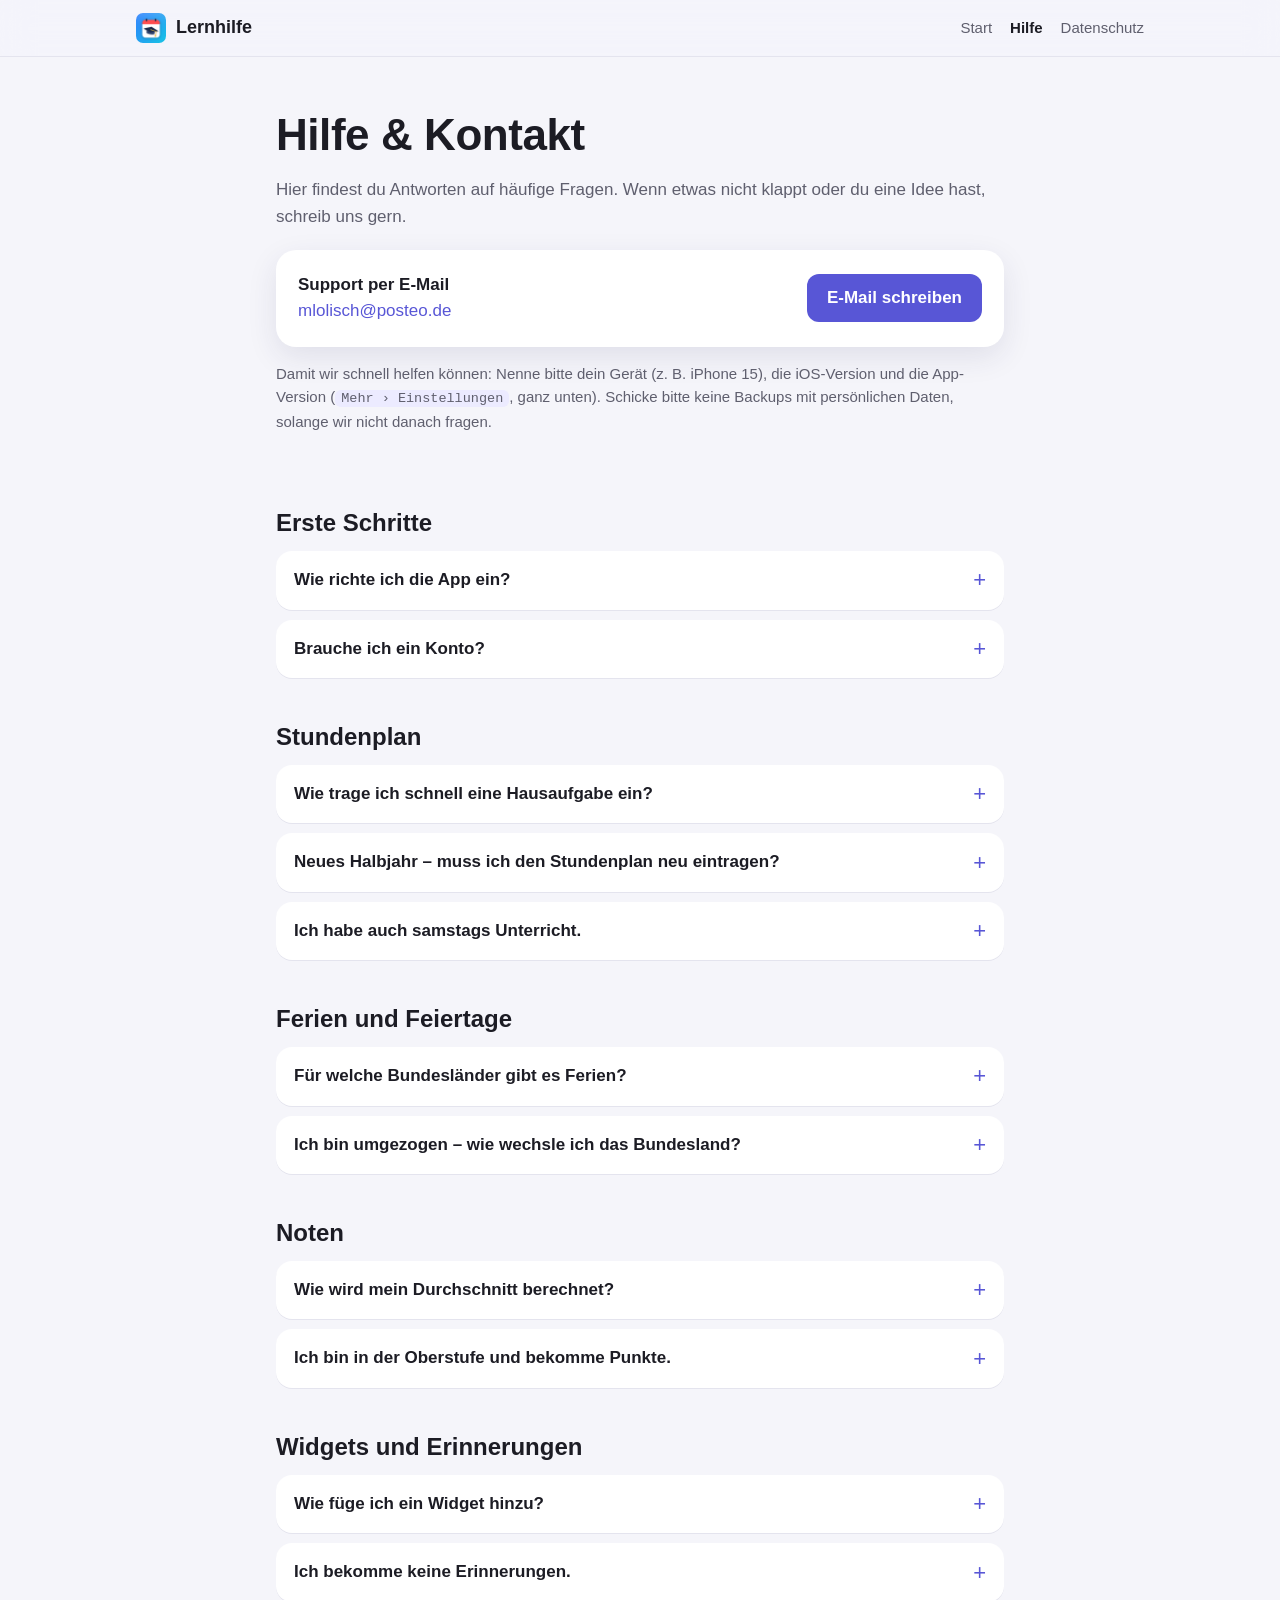
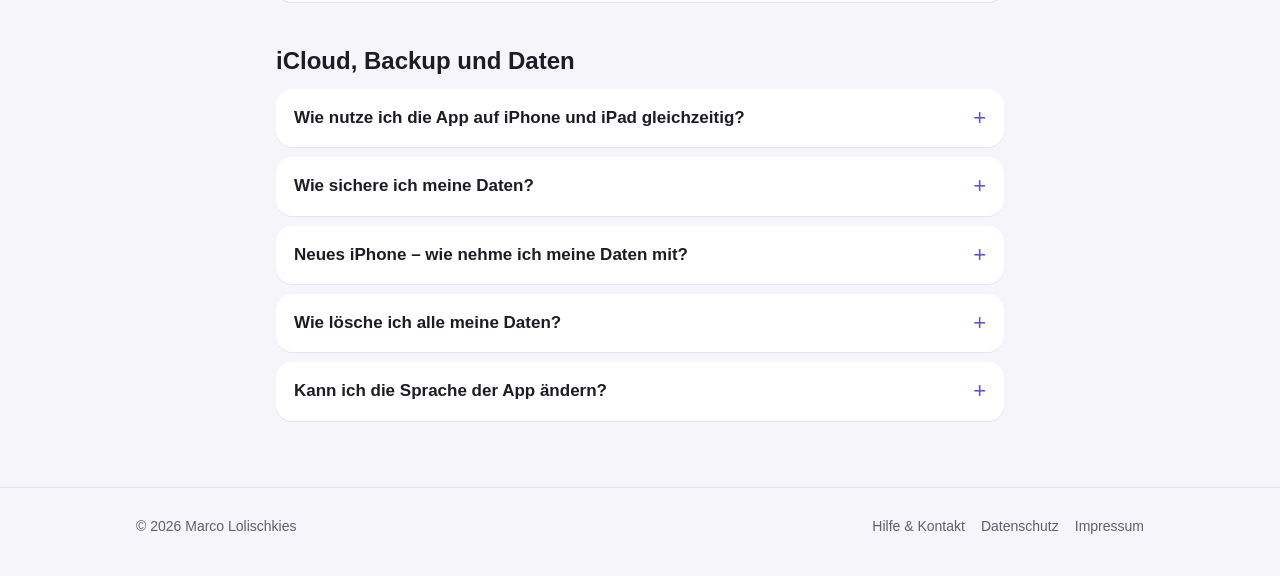
==== support.html @ ed944dcc "Add files via upload" ====
<!DOCTYPE html>
<html lang="de">
<head>
  <meta charset="utf-8">
  <meta name="viewport" content="width=device-width, initial-scale=1">
  <title>Hilfe &amp; Kontakt – Lernhilfe</title>
  <meta name="description" content="Antworten auf häufige Fragen zu Lernhilfe – Dein Schulplaner, und Kontakt zum Support.">
  <meta name="theme-color" content="#5856d6">
  <link rel="icon" href="img/icon.png">
  <link rel="apple-touch-icon" href="img/icon.png">
  <link rel="stylesheet" href="style.css">
</head>
<body>

<header class="site-header">
  <div class="wrap">
    <a class="brand" href="index.html"><img src="img/icon.png" alt=""><span>Lernhilfe</span></a>
    <nav class="site-nav" aria-label="Hauptmenü">
      <a href="index.html">Start</a>
      <a href="support.html" aria-current="page">Hilfe</a>
      <a href="datenschutz.html">Datenschutz</a>
    </nav>
  </div>
</header>

<main class="wrap narrow">
  <div class="page-head">
    <h1>Hilfe &amp; Kontakt</h1>
    <p>Hier findest du Antworten auf häufige Fragen. Wenn etwas nicht klappt oder du eine Idee hast, schreib uns gern.</p>
  </div>

  <div class="contact-card">
    <p><strong>Support per E-Mail</strong><br>
      <a href="mailto:mlolisch@posteo.de">mlolisch@posteo.de</a></p>
    <a class="button" href="mailto:mlolisch@posteo.de?subject=Lernhilfe%20Support">E-Mail schreiben</a>
  </div>
  <p class="muted" style="color: var(--muted); font-size: 15px;">Damit wir schnell helfen können: Nenne bitte dein Gerät (z. B. iPhone 15), die iOS-Version und die App-Version (<span class="path">Mehr › Einstellungen</span>, ganz unten). Schicke bitte keine Backups mit persönlichen Daten, solange wir nicht danach fragen.</p>

  <div class="prose faq">

    <h2>Erste Schritte</h2>

    <details>
      <summary>Wie richte ich die App ein?</summary>
      <div class="answer">
        <ol>
          <li><strong>Fächer anlegen:</strong> <span class="path">Mehr › Fächer</span>. Solange noch keine Fächer da sind, bekommst du mit „Typische Fächer hinzufügen“ eine fertige Liste, die du anpassen kannst.</li>
          <li><strong>Stundenzeiten prüfen:</strong> Beim ersten Start sind fünf Blöcke à 75 Minuten eingetragen. Ändern kannst du sie im Stundenplan unter <span class="path">… › Stundenzeiten</span>.</li>
          <li><strong>Stundenplan füllen:</strong> <span class="path">Stundenplan › Bearbeiten</span> und auf ein Feld tippen, um ein Fach und optional einen Raum einzutragen.</li>
          <li><strong>Ferien laden:</strong> <span class="path">Mehr › Einstellungen › Ferien</span>, ganz unten dein Bundesland wählen und „Ferien für … übernehmen“ tippen.</li>
        </ol>
      </div>
    </details>

    <details>
      <summary>Brauche ich ein Konto?</summary>
      <div class="answer">
        <p>Nein. Lernhilfe funktioniert ohne Anmeldung. Deine Daten liegen auf deinem Gerät und – wenn du willst – in deiner eigenen iCloud.</p>
      </div>
    </details>

    <h2>Stundenplan</h2>

    <details>
      <summary>Wie trage ich schnell eine Hausaufgabe ein?</summary>
      <div class="answer">
        <p>Tippe im Stundenplan oder in der Übersicht auf ein Fach. Die Hausaufgabe ist dann automatisch zur nächsten Stunde dieses Fachs fällig – Ferien und Feiertage werden dabei übersprungen. Den Termin kannst du vor dem Sichern ändern.</p>
      </div>
    </details>

    <details>
      <summary>Neues Halbjahr – muss ich den Stundenplan neu eintragen?</summary>
      <div class="answer">
        <p>Nein. Jedes Halbjahr hat einen eigenen Stundenplan. Ist der neue noch leer, bietet die App an, den bisherigen zu übernehmen. Danach änderst du nur, was sich geändert hat.</p>
      </div>
    </details>

    <details>
      <summary>Ich habe auch samstags Unterricht.</summary>
      <div class="answer">
        <p>Schalte <span class="path">Mehr › Einstellungen › Unterricht am Samstag</span> ein.</p>
      </div>
    </details>

    <h2>Ferien und Feiertage</h2>

    <details>
      <summary>Für welche Bundesländer gibt es Ferien?</summary>
      <div class="answer">
        <p>Für alle 16 Bundesländer, derzeit bis zum Schuljahr 2028/29 (Berlin bis 2029/30). Grundlage ist der Ferienkalender der Kultusministerkonferenz. Gesetzliche Feiertage deines Bundeslandes kennt die App ebenfalls.</p>
        <p>Einzelne Termine kannst du unter <span class="path">Mehr › Einstellungen › Ferien</span> bearbeiten oder ergänzen, z. B. bewegliche Ferientage deiner Schule.</p>
      </div>
    </details>

    <details>
      <summary>Ich bin umgezogen – wie wechsle ich das Bundesland?</summary>
      <div class="answer">
        <p>Wähle unter <span class="path">Mehr › Einstellungen › Ferien</span> das neue Bundesland und tippe auf „Ferien für … übernehmen“. Die Termine des alten Bundeslandes werden ersetzt, selbst eingetragene Ferien bleiben erhalten.</p>
      </div>
    </details>

    <h2>Noten</h2>

    <details>
      <summary>Wie wird mein Durchschnitt berechnet?</summary>
      <div class="answer">
        <p>Mündliche und schriftliche Noten werden getrennt gemittelt und dann gewichtet. Innerhalb der schriftlichen Noten zählen Klassenarbeiten und Tests unterschiedlich stark. Die Gewichtung stellst du unter <span class="path">Mehr › Einstellungen › Noten</span> ein – für einzelne Fächer auch abweichend in den Einstellungen des Fachs.</p>
      </div>
    </details>

    <details>
      <summary>Ich bin in der Oberstufe und bekomme Punkte.</summary>
      <div class="answer">
        <p>Stelle unter <span class="path">Mehr › Einstellungen › Notensystem</span> auf „Notenpunkte 15–0“ um. Vorhandene Noten werden dabei nicht umgerechnet.</p>
      </div>
    </details>

    <h2>Widgets und Erinnerungen</h2>

    <details>
      <summary>Wie füge ich ein Widget hinzu?</summary>
      <div class="answer">
        <p><strong>Homescreen:</strong> Lange auf eine freie Stelle drücken, oben links auf „Bearbeiten“ und „Widget hinzufügen“ tippen, nach „Lernhilfe“ suchen und „Nächste Stunde“ oder „Hausaufgaben“ auswählen.</p>
        <p><strong>Sperrbildschirm:</strong> Sperrbildschirm lange drücken, „Anpassen“ › „Sperrbildschirm“, auf den Widget-Bereich tippen und Lernhilfe auswählen.</p>
        <p>Öffne die App nach der Einrichtung einmal, damit die Widgets deine Daten bekommen.</p>
      </div>
    </details>

    <details>
      <summary>Ich bekomme keine Erinnerungen.</summary>
      <div class="answer">
        <p>Prüfe unter <span class="path">Mehr › Einstellungen › Erinnerungen</span>, ob Mitteilungen erlaubt sind. Falls nicht: iPhone-Einstellungen › Apps › Lernhilfe › Mitteilungen einschalten. Die Standard-Erinnerung gilt für neu angelegte Tests und Klassenarbeiten, für jeden Eintrag kannst du sie einzeln ändern.</p>
      </div>
    </details>

    <h2>iCloud, Backup und Daten</h2>

    <details>
      <summary>Wie nutze ich die App auf iPhone und iPad gleichzeitig?</summary>
      <div class="answer">
        <p>Schalte <span class="path">Mehr › Einstellungen › iCloud-Synchronisierung</span> auf beiden Geräten ein und starte die App danach neu. Beide Geräte müssen mit demselben Apple Account angemeldet sein, und iCloud darf für Lernhilfe nicht ausgeschaltet sein (iPhone-Einstellungen › [dein Name] › iCloud). Die erste Synchronisierung kann ein paar Minuten dauern.</p>
      </div>
    </details>

    <details>
      <summary>Wie sichere ich meine Daten?</summary>
      <div class="answer">
        <p>Unter <span class="path">Mehr › Einstellungen › Lokales Backup</span>:</p>
        <ul>
          <li><strong>Backup erstellen</strong> speichert alles als Datei – z. B. in der Dateien-App, auf einem USB-Stick oder in einem Cloud-Speicher deiner Wahl.</li>
          <li><strong>Automatisches Backup</strong> legt einmal täglich eine Sicherung auf dem Gerät an; die letzten zehn bleiben erhalten. Du findest sie in der Dateien-App unter „Auf meinem iPhone › Lernhilfe“.</li>
          <li><strong>Aus Datei wiederherstellen</strong> ersetzt alle aktuellen Daten durch die Sicherung. Vorher legt die App automatisch noch ein Backup des alten Stands an.</li>
        </ul>
      </div>
    </details>

    <details>
      <summary>Neues iPhone – wie nehme ich meine Daten mit?</summary>
      <div class="answer">
        <p>Mit iCloud-Synchronisierung: auf dem neuen iPhone einschalten, fertig. Ohne iCloud: auf dem alten iPhone ein Backup erstellen, die Datei aufs neue iPhone bringen (z. B. per AirDrop) und dort „Aus Datei wiederherstellen“ wählen. Auch ein iPhone-Backup über iCloud oder den Computer nimmt die Daten mit.</p>
      </div>
    </details>

    <details>
      <summary>Wie lösche ich alle meine Daten?</summary>
      <div class="answer">
        <p>Lösche die App vom Gerät. Wenn du die iCloud-Synchronisierung genutzt hast, entferne zusätzlich die Daten in iCloud: iPhone-Einstellungen › [dein Name] › iCloud › Speicher verwalten (je nach iOS-Version „Accountspeicher verwalten“) › Lernhilfe › Daten löschen.</p>
      </div>
    </details>

    <details>
      <summary>Kann ich die Sprache der App ändern?</summary>
      <div class="answer">
        <p>Ja, unter <span class="path">Mehr › Einstellungen › Sprache</span>: Deutsch, Englisch, Spanisch oder Französisch.</p>
      </div>
    </details>

  </div>
</main>

<footer class="site-footer">
  <div class="wrap">
    <span>© 2026 Marco Lolischkies</span>
    <nav aria-label="Rechtliches">
      <a href="support.html">Hilfe &amp; Kontakt</a>
      <a href="datenschutz.html">Datenschutz</a>
      <a href="impressum.html">Impressum</a>
    </nav>
  </div>
</footer>

</body>
</html>
---- style.css ----
/* Lernhilfe – gemeinsame Gestaltung aller Seiten.
   Nur Systemschriften und lokale Bilder: keine Anfragen an Dritte. */

:root {
  --bg: #f5f5fa;
  --surface: #ffffff;
  --text: #1c1c24;
  --muted: #5f5f6e;
  --line: #e4e4ee;
  --accent: #5856d6;
  --accent-soft: #ecebff;
  --accent-text: #ffffff;
  --hero-from: #dcdcff;
  --hero-to: #f5f5fa;
  --todo-bg: #fff3b0;
  --todo-text: #5c4600;
  --radius: 20px;
  --shadow: 0 10px 30px rgba(40, 40, 90, 0.10);
  color-scheme: light;
}

@media (prefers-color-scheme: dark) {
  :root {
    --bg: #0f0f16;
    --surface: #1b1b26;
    --text: #f2f2f7;
    --muted: #a3a3b5;
    --line: #2c2c3a;
    --accent: #7d7aff;
    --accent-soft: #25243f;
    --accent-text: #ffffff;
    --hero-from: #25234a;
    --hero-to: #0f0f16;
    --todo-bg: #4a3f00;
    --todo-text: #fff3b0;
    --shadow: 0 10px 30px rgba(0, 0, 0, 0.45);
    color-scheme: dark;
  }
}

* { box-sizing: border-box; }

html { -webkit-text-size-adjust: 100%; }

body {
  margin: 0;
  background: var(--bg);
  color: var(--text);
  font: 17px/1.55 -apple-system, BlinkMacSystemFont, "SF Pro Text", "Segoe UI", Roboto, "Helvetica Neue", Arial, sans-serif;
}

img { max-width: 100%; height: auto; display: block; }

a { color: var(--accent); text-decoration: none; }
a:hover { text-decoration: underline; }

.wrap { max-width: 1040px; margin: 0 auto; padding: 0 16px; }
.narrow { max-width: 760px; }

/* Platzhalter, die vor der Veröffentlichung ausgefüllt werden müssen */
.todo {
  background: var(--todo-bg);
  color: var(--todo-text);
  border-radius: 4px;
  padding: 0 4px;
}

/* Kopfzeile */
.site-header {
  position: sticky;
  top: 0;
  z-index: 10;
  background: color-mix(in srgb, var(--bg) 82%, transparent);
  backdrop-filter: saturate(180%) blur(16px);
  -webkit-backdrop-filter: saturate(180%) blur(16px);
  border-bottom: 1px solid var(--line);
}
.site-header .wrap {
  display: flex;
  align-items: center;
  justify-content: space-between;
  gap: 12px;
  min-height: 56px;
}
.brand {
  display: flex;
  align-items: center;
  gap: 10px;
  color: var(--text);
  font-weight: 700;
  font-size: 18px;
}
.brand:hover { text-decoration: none; }
.brand img { width: 30px; height: 30px; border-radius: 7px; }
.site-nav { display: flex; gap: 18px; font-size: 15px; }
.site-nav a { color: var(--muted); }
.site-nav a[aria-current="page"] { color: var(--text); font-weight: 600; }

/* Startseite: Kopfbereich */
.hero {
  background: linear-gradient(180deg, var(--hero-from), var(--hero-to));
  padding: 56px 0 40px;
}
.hero .wrap {
  display: grid;
  grid-template-columns: 1.1fr 0.9fr;
  align-items: center;
  gap: 40px;
}
.hero-icon { width: 88px; height: 88px; border-radius: 20px; box-shadow: var(--shadow); }
.hero h1 { font-size: clamp(40px, 7vw, 60px); line-height: 1.05; margin: 20px 0 4px; letter-spacing: -0.02em; }
.hero .tagline { font-size: clamp(22px, 3.4vw, 28px); color: var(--accent); font-weight: 600; margin: 0 0 16px; }
.hero .lead { font-size: 19px; color: var(--muted); margin: 0 0 28px; max-width: 34em; }
.hero-phone { justify-self: center; }

.store-button {
  display: inline-flex;
  align-items: center;
  gap: 10px;
  background: var(--text);
  color: var(--bg);
  padding: 13px 22px;
  border-radius: 14px;
  font-weight: 600;
}
.store-button:hover { text-decoration: none; opacity: 0.9; }
.store-button svg { width: 20px; height: 20px; fill: currentColor; }
.store-note { font-size: 14px; color: var(--muted); margin-top: 10px; }

/* Geräterahmen für Screenshots */
.phone {
  width: min(300px, 78vw);
  border-radius: 44px;
  padding: 10px;
  background: #16161d;
  box-shadow: var(--shadow), 0 0 0 1px rgba(255, 255, 255, 0.06) inset;
}
.phone img { border-radius: 35px; }

.widgets-shot {
  width: min(420px, 90vw);
  border-radius: 28px;
  box-shadow: var(--shadow);
}

/* Abschnitte */
section { padding: 56px 0; }
.section-title { text-align: center; margin-bottom: 36px; }
.section-title h2 { font-size: clamp(28px, 4.5vw, 38px); margin: 0 0 8px; letter-spacing: -0.01em; }
.section-title p { color: var(--muted); margin: 0 auto; max-width: 36em; }

.feature {
  display: grid;
  grid-template-columns: 1fr 1fr;
  align-items: center;
  gap: 48px;
  padding: 36px 0;
}
.feature:nth-child(even) .feature-media { order: 2; }
.feature-media { justify-self: center; }
.feature .eyebrow {
  display: inline-block;
  font-size: 13px;
  font-weight: 700;
  text-transform: uppercase;
  letter-spacing: 0.06em;
  color: var(--accent);
  margin-bottom: 8px;
}
.feature h3 { font-size: clamp(24px, 3.6vw, 32px); line-height: 1.15; margin: 0 0 12px; }
.feature p { color: var(--muted); margin: 0 0 12px; }
.feature ul { margin: 0; padding-left: 20px; color: var(--muted); }
.feature li { margin: 4px 0; }

.grid {
  display: grid;
  grid-template-columns: repeat(auto-fit, minmax(220px, 1fr));
  gap: 16px;
}
.card {
  background: var(--surface);
  border-radius: var(--radius);
  padding: 22px;
  box-shadow: var(--shadow);
}
.card .symbol {
  width: 40px;
  height: 40px;
  border-radius: 11px;
  display: grid;
  place-items: center;
  font-size: 21px;
  margin-bottom: 12px;
  background: var(--accent-soft);
}
.card h3 { margin: 0 0 6px; font-size: 18px; }
.card p { margin: 0; color: var(--muted); font-size: 15px; }

.privacy-band {
  background: var(--accent);
  color: var(--accent-text);
  border-radius: 28px;
  padding: 40px 28px;
  text-align: center;
}
.privacy-band h2 { font-size: clamp(26px, 4vw, 34px); margin: 0 0 10px; }
.privacy-band p { margin: 0 auto; max-width: 38em; opacity: 0.92; }
.privacy-band a { color: var(--accent-text); text-decoration: underline; }

.cta { text-align: center; }
.cta h2 { font-size: clamp(26px, 4vw, 34px); margin: 0 0 18px; }

/* Textseiten (Hilfe, Datenschutz, Impressum) */
.page-head { padding: 44px 0 8px; }
.page-head h1 { font-size: clamp(32px, 5vw, 44px); margin: 0 0 8px; letter-spacing: -0.01em; }
.page-head p { color: var(--muted); margin: 0; }

.prose { padding: 16px 0 56px; }
.prose h2 { font-size: 24px; margin: 40px 0 10px; }
.prose h3 { font-size: 19px; margin: 26px 0 6px; }
.prose p, .prose li { color: var(--text); }
.prose ul, .prose ol { padding-left: 22px; }
.prose li { margin: 5px 0; }
.prose .muted { color: var(--muted); }
.prose code, .path {
  font-family: ui-monospace, "SF Mono", Menlo, Consolas, monospace;
  font-size: 0.9em;
  background: var(--accent-soft);
  padding: 1px 6px;
  border-radius: 6px;
}

.summary {
  background: var(--surface);
  border-radius: var(--radius);
  padding: 20px 22px;
  box-shadow: var(--shadow);
  margin: 12px 0 8px;
}
.summary ul { margin: 8px 0 0; }

.contact-card {
  background: var(--surface);
  border-radius: var(--radius);
  padding: 22px;
  box-shadow: var(--shadow);
  display: flex;
  flex-wrap: wrap;
  align-items: center;
  justify-content: space-between;
  gap: 14px;
  margin: 12px 0 8px;
}
.contact-card p { margin: 0; }
.button {
  display: inline-block;
  background: var(--accent);
  color: var(--accent-text);
  padding: 11px 20px;
  border-radius: 12px;
  font-weight: 600;
}
.button:hover { text-decoration: none; opacity: 0.9; }

/* Häufige Fragen */
.faq details {
  background: var(--surface);
  border-radius: 16px;
  margin: 10px 0;
  box-shadow: 0 1px 0 var(--line);
}
.faq summary {
  cursor: pointer;
  list-style: none;
  padding: 16px 44px 16px 18px;
  font-weight: 600;
  position: relative;
}
.faq summary::-webkit-details-marker { display: none; }
.faq summary::after {
  content: "+";
  position: absolute;
  right: 18px;
  top: 50%;
  transform: translateY(-50%);
  font-size: 22px;
  font-weight: 400;
  color: var(--accent);
}
.faq details[open] summary::after { content: "–"; }
.faq .answer { padding: 0 18px 16px; color: var(--muted); }
.faq .answer p { margin: 0 0 8px; color: var(--muted); }
.faq .answer ol, .faq .answer ul { margin: 0 0 8px; }

/* Fußzeile */
.site-footer {
  border-top: 1px solid var(--line);
  padding: 28px 0 40px;
  font-size: 14px;
  color: var(--muted);
}
.site-footer .wrap {
  display: flex;
  flex-wrap: wrap;
  justify-content: space-between;
  gap: 12px;
}
.site-footer nav { display: flex; flex-wrap: wrap; gap: 16px; }
.site-footer a { color: var(--muted); }

/* Schmale Bildschirme */
@media (max-width: 760px) {
  .hero { padding: 36px 0 24px; }
  .hero .wrap { grid-template-columns: 1fr; text-align: center; gap: 28px; }
  .hero-icon { margin: 0 auto; }
  .hero .lead { margin-left: auto; margin-right: auto; }
  .feature { grid-template-columns: 1fr; gap: 24px; text-align: center; }
  .feature:nth-child(even) .feature-media { order: 0; }
  .feature ul { text-align: left; display: inline-block; }
  section { padding: 40px 0; }
  .site-nav { gap: 14px; font-size: 14px; }
  .brand span { display: none; }
}
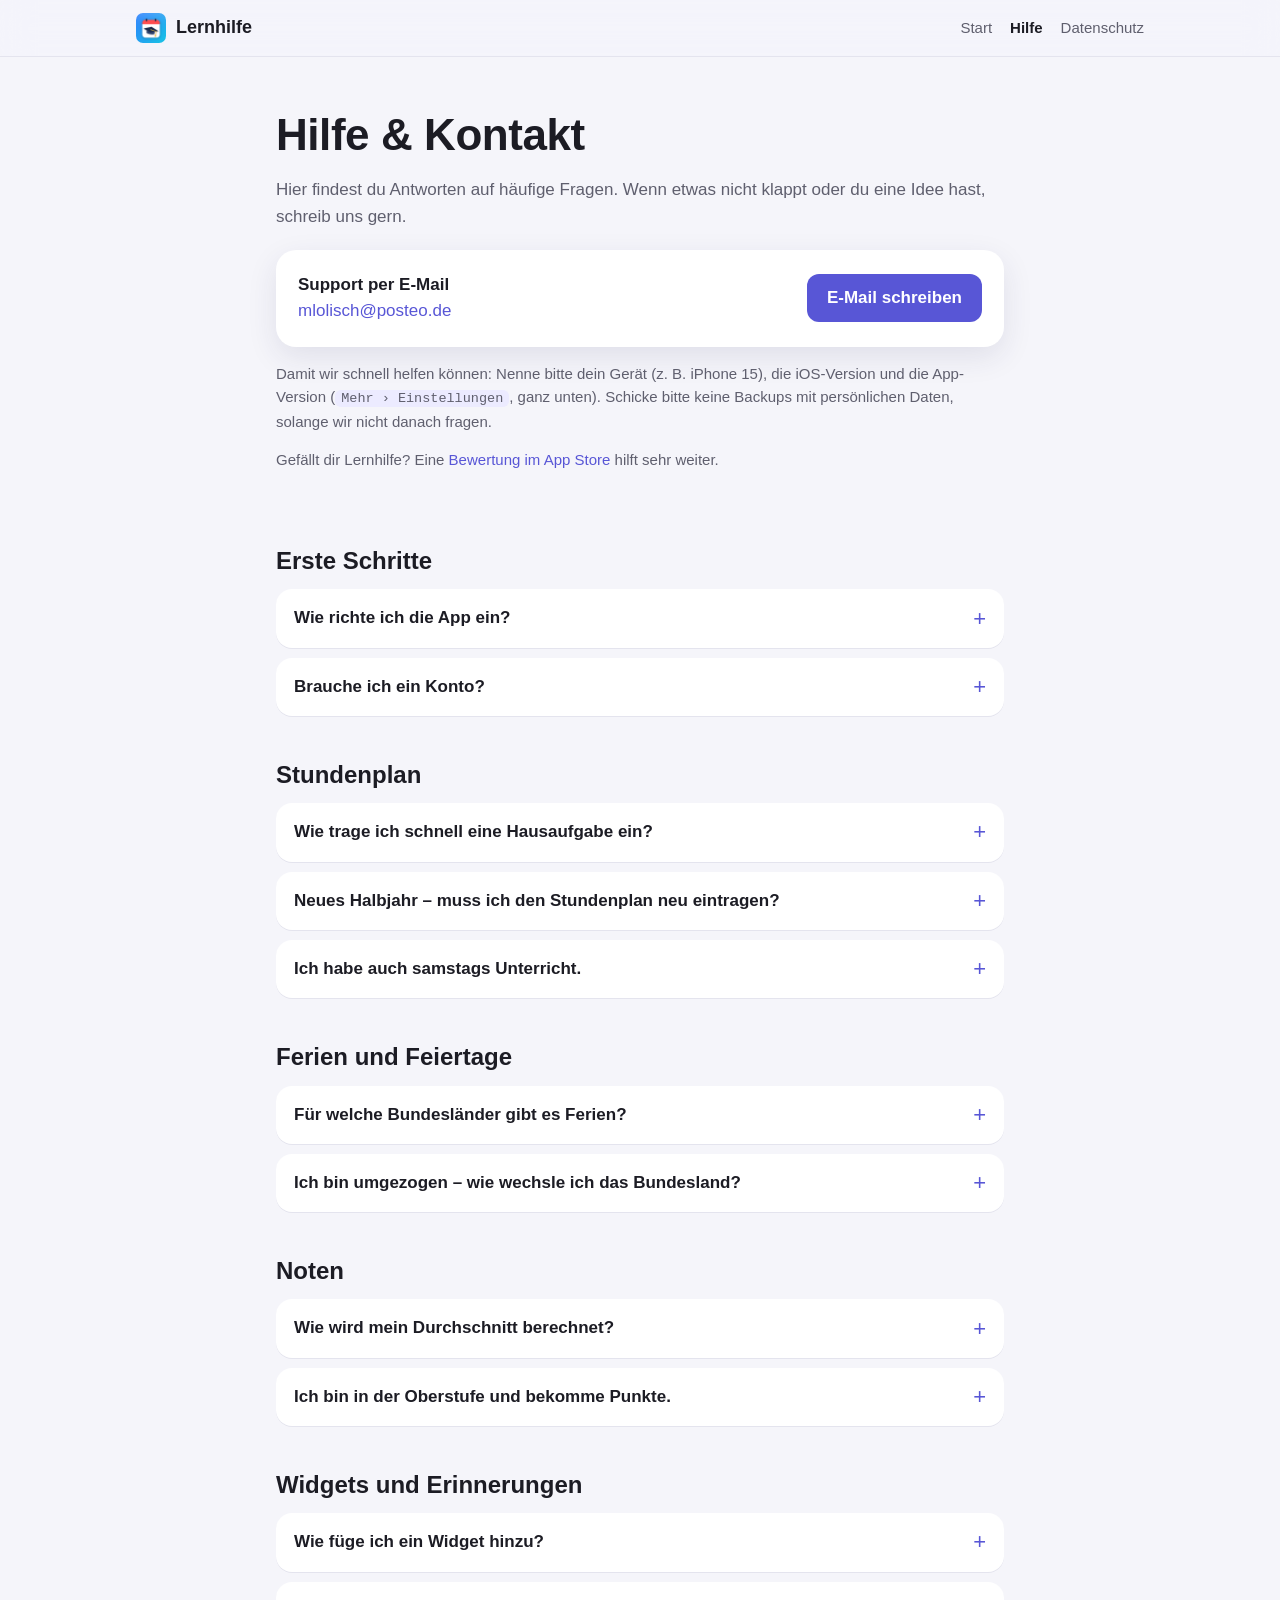
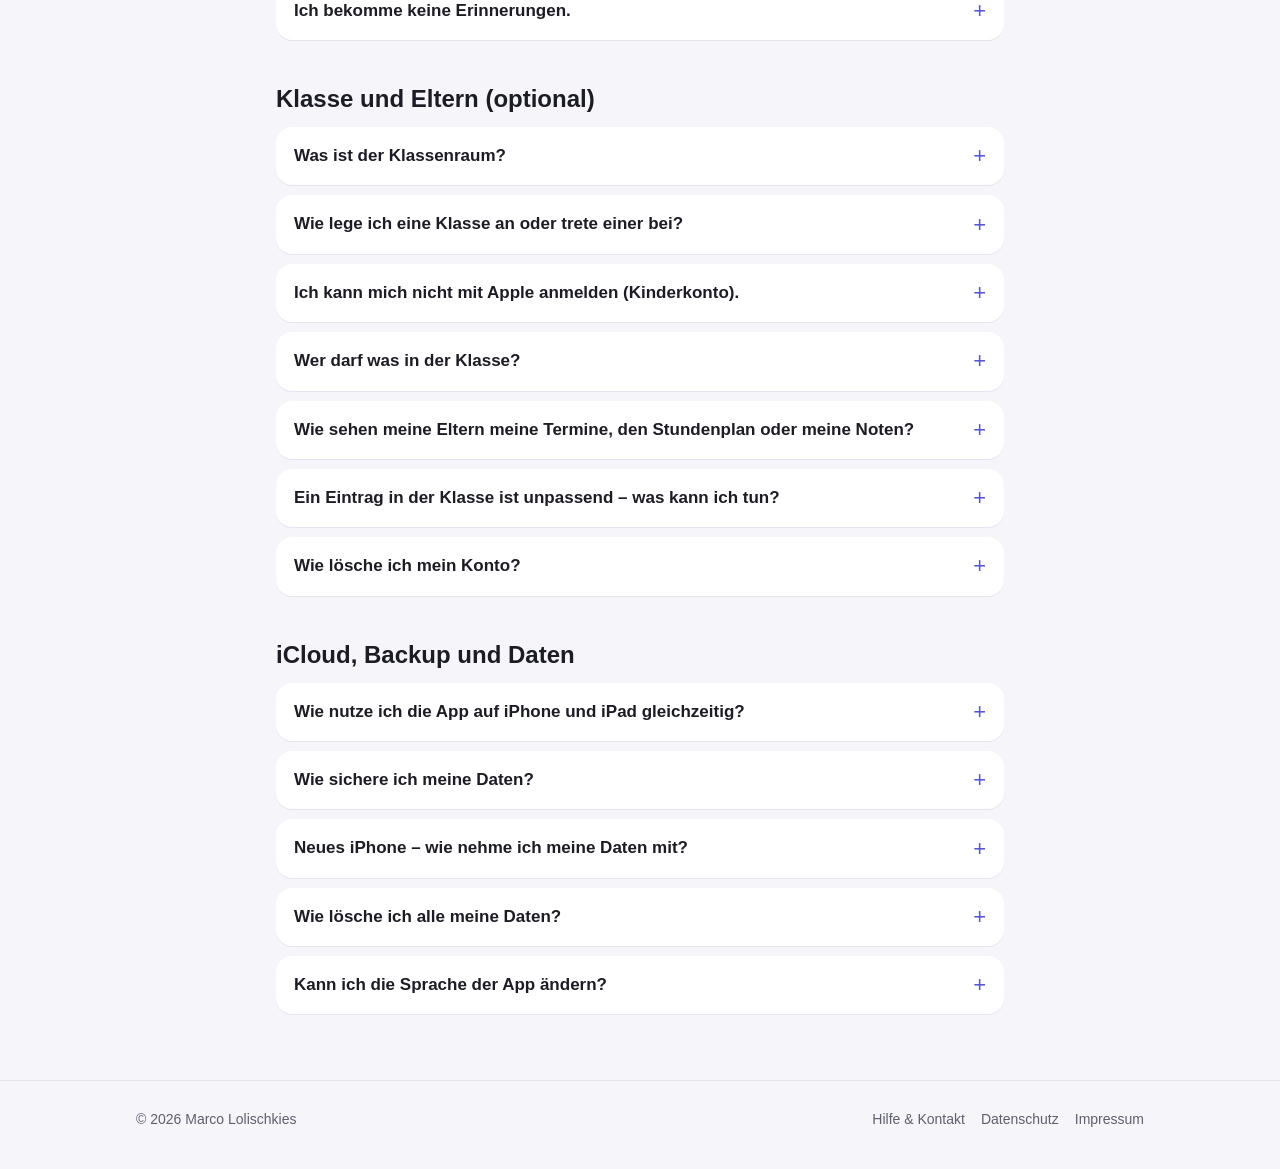
==== commit 5c868a76: "Add files via upload" ====
--- a/support.html
+++ b/support.html
@@ -36,6 +36,8 @@
   </div>
   <p class="muted" style="color: var(--muted); font-size: 15px;">Damit wir schnell helfen können: Nenne bitte dein Gerät (z. B. iPhone 15), die iOS-Version und die App-Version (<span class="path">Mehr › Einstellungen</span>, ganz unten). Schicke bitte keine Backups mit persönlichen Daten, solange wir nicht danach fragen.</p>
 
+  <p style="color: var(--muted); font-size: 15px;">Gefällt dir Lernhilfe? Eine <a href="https://apps.apple.com/de/app/lernhilfe/id6814367425?action=write-review">Bewertung im App Store</a> hilft sehr weiter.</p>
+
   <div class="prose faq">
 
     <h2>Erste Schritte</h2>
@@ -55,7 +57,7 @@
     <details>
       <summary>Brauche ich ein Konto?</summary>
       <div class="answer">
-        <p>Nein. Lernhilfe funktioniert ohne Anmeldung. Deine Daten liegen auf deinem Gerät und – wenn du willst – in deiner eigenen iCloud.</p>
+        <p>Nein. Lernhilfe funktioniert ohne Anmeldung. Deine Daten liegen auf deinem Gerät und – wenn du willst – in deiner eigenen iCloud. Nur für den optionalen <strong>Klassenraum</strong> (siehe unten) legst du ein Konto an.</p>
       </div>
     </details>
 
@@ -130,6 +132,63 @@
       <summary>Ich bekomme keine Erinnerungen.</summary>
       <div class="answer">
         <p>Prüfe unter <span class="path">Mehr › Einstellungen › Erinnerungen</span>, ob Mitteilungen erlaubt sind. Falls nicht: iPhone-Einstellungen › Apps › Lernhilfe › Mitteilungen einschalten. Die Standard-Erinnerung gilt für neu angelegte Tests und Klassenarbeiten, für jeden Eintrag kannst du sie einzeln ändern.</p>
+      </div>
+    </details>
+
+    <h2>Klasse und Eltern (optional)</h2>
+
+    <details>
+      <summary>Was ist der Klassenraum?</summary>
+      <div class="answer">
+        <p>Im Klassenraum teilst du Hausaufgaben, Tests, Klassenarbeiten und den Stundenplan mit deiner Klasse. Du brauchst dafür ein Konto, aber keinen Klarnamen und keine E-Mail-Adresse. Ohne Klassenraum bleibt Lernhilfe komplett auf deinem Gerät.</p>
+      </div>
+    </details>
+
+    <details>
+      <summary>Wie lege ich eine Klasse an oder trete einer bei?</summary>
+      <div class="answer">
+        <p>Öffne <span class="path">Mehr › Klasse</span>, gib Anzeigenamen und Altersgruppe an und melde dich an. Danach legst du eine Klasse an oder gibst den Einladungscode deiner Klasse ein. Den Code findest du in der Klassenansicht, du kannst ihn dort mit „Einladungscode teilen“ weitergeben. Die Klasse übernimmt Bundesland und Halbjahr automatisch.</p>
+      </div>
+    </details>
+
+    <details>
+      <summary>Ich kann mich nicht mit Apple anmelden (Kinderkonto).</summary>
+      <div class="answer">
+        <p>Bei manchen Kinderkonten sperrt Apple „Mit Apple anmelden“. Tippe dann auf <strong>„Ohne Apple-ID fortfahren“</strong>. Das Konto bleibt nur auf deinem Gerät: Löschst du die App oder wechselst das Gerät, musst du deiner Klasse neu beitreten. Melde dich daher nicht ab, solange du das Konto behalten willst.</p>
+      </div>
+    </details>
+
+    <details>
+      <summary>Wer darf was in der Klasse?</summary>
+      <div class="answer">
+        <ul>
+          <li><strong>Mitglied</strong> (Standard): Einträge für die Klasse anlegen, ändern und löschen.</li>
+          <li><strong>Admin:</strong> zusätzlich Klassenstundenplan bearbeiten, Mitglieder verwalten, Admins ernennen und das Protokoll sehen. Admin wird man über <span class="path">Mehr › Klasse › Mitglieder</span> (Menü neben dem Namen).</li>
+          <li><strong>Nur lesen:</strong> sieht alles, kann aber nichts anlegen oder ändern. Das setzt ein Admin über dasselbe Menü.</li>
+        </ul>
+        <p>Das <strong>Protokoll</strong> (nur für Admins) zeigt, wer welche Einträge angelegt, geändert oder gelöscht hat.</p>
+      </div>
+    </details>
+
+    <details>
+      <summary>Wie sehen meine Eltern meine Termine, den Stundenplan oder meine Noten?</summary>
+      <div class="answer">
+        <p>Erzeuge unter <span class="path">Mehr › Klasse › Eltern</span> einen Eltern-Code und schicke ihn deinen Eltern. Sie melden sich in der App an („Ich bin Elternteil“) und geben den Code ein. Der Code gilt nur für dich, einmal und 7 Tage lang.</p>
+        <p>Eltern sehen immer die Klassentermine. <strong>Stundenplan, eigene Aufgaben und Noten</strong> schaltest du für jedes Elternteil einzeln frei, und du kannst das jederzeit wieder ausschalten. Dann werden diese Daten vom Server gelöscht. Eltern sehen nie die Daten anderer Kinder.</p>
+      </div>
+    </details>
+
+    <details>
+      <summary>Ein Eintrag in der Klasse ist unpassend – was kann ich tun?</summary>
+      <div class="answer">
+        <p>Halte den Eintrag in der Liste (<span class="path">Mehr › Klasse</span> oder im Kalender) lange gedrückt und wähle <strong>„Eintrag melden“</strong>. Die Meldung sehen nur die Admins deiner Klasse. Sie können den Eintrag löschen, dem Verfasser das Bearbeiten entziehen („Nur lesen“) oder ihn aus der Klasse entfernen. Admins finden die Meldungen unter <span class="path">Mehr › Klasse › Meldungen</span>.</p>
+      </div>
+    </details>
+
+    <details>
+      <summary>Wie lösche ich mein Konto?</summary>
+      <div class="answer">
+        <p>Öffne <span class="path">Mehr › Klasse › Konto löschen</span>. Dabei werden dein Profil, deine Mitgliedschaften, Eltern-Verknüpfungen und alle freigegebenen Daten gelöscht. Deine lokalen Daten in der App bleiben erhalten.</p>
       </div>
     </details>
 
